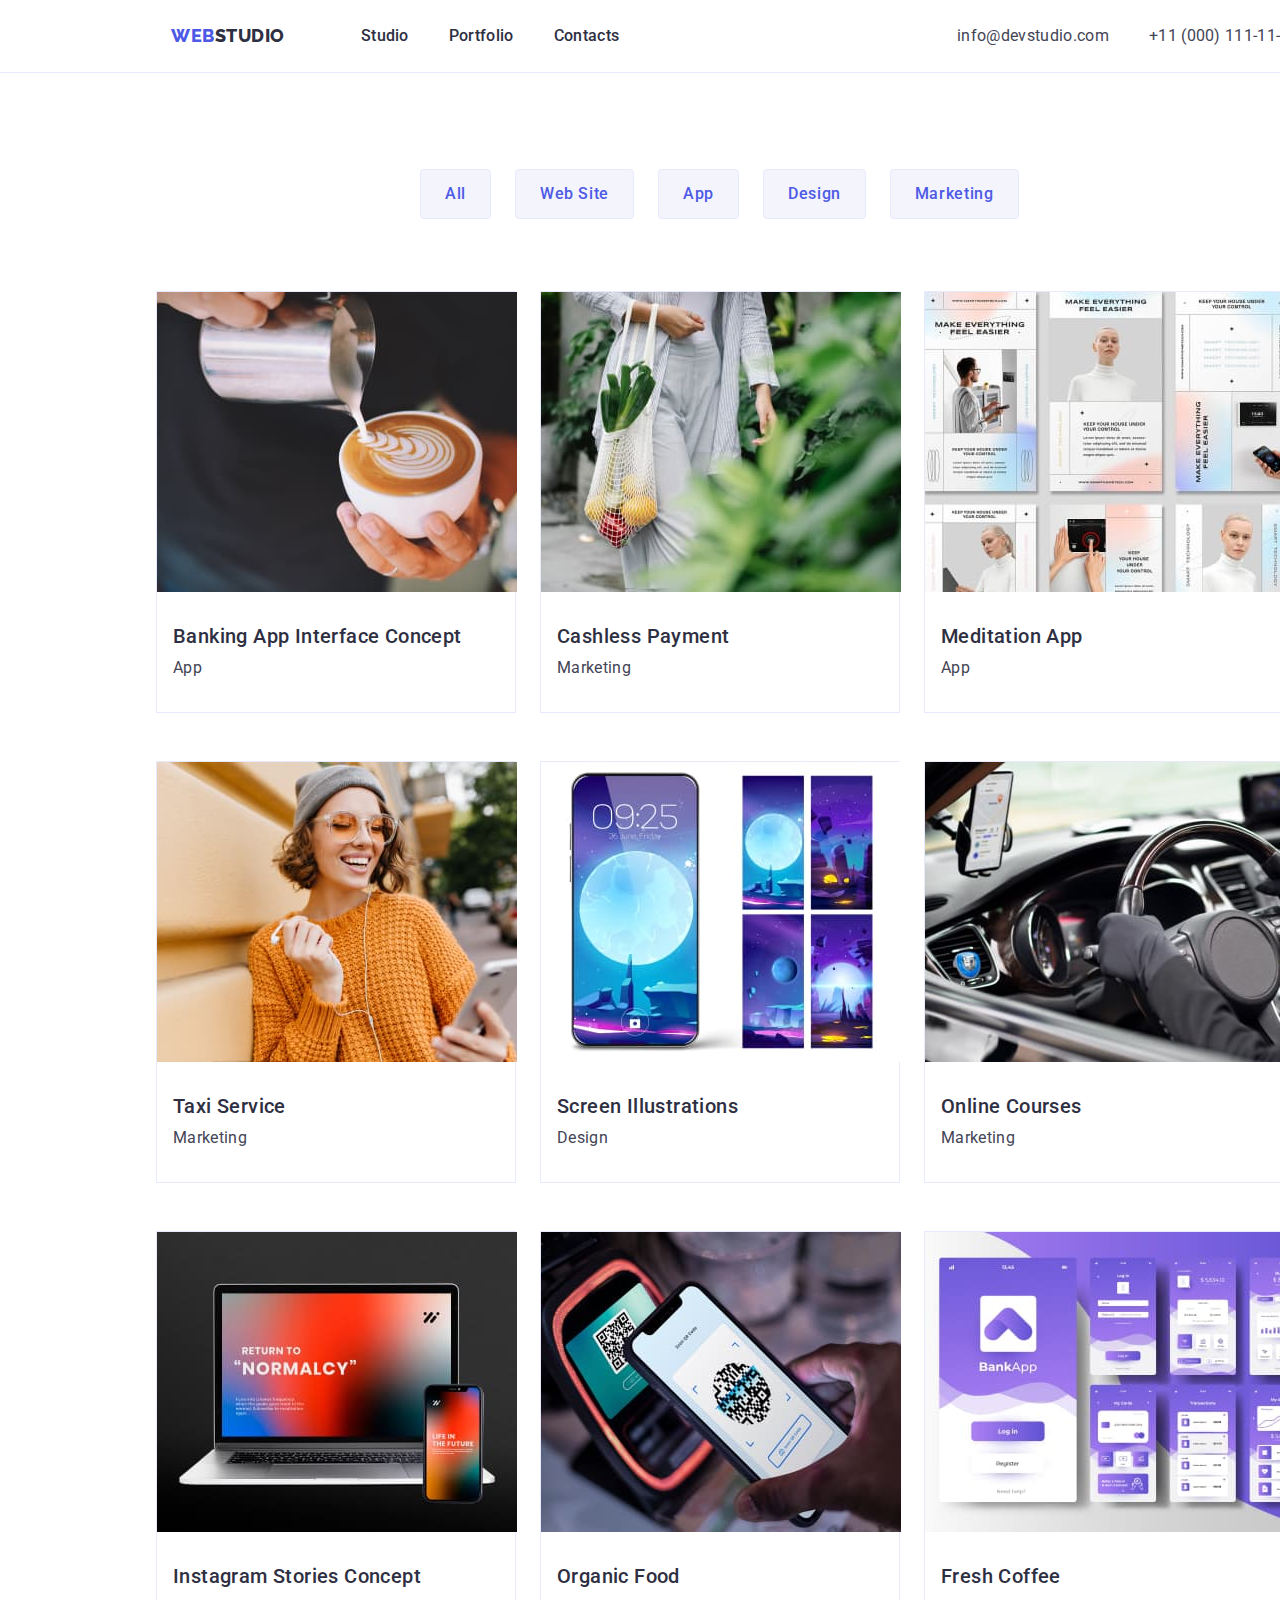
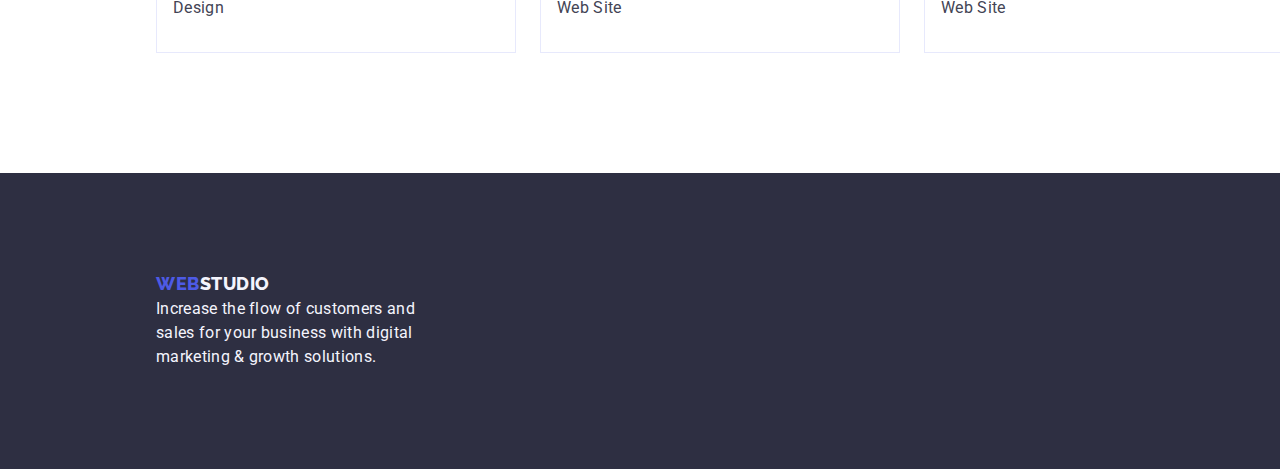
==== portfolio.html @ 5d59feb2 "Initial commit" ====
<!DOCTYPE html>
<html lang="en">
  <head>
    <meta charset="UTF-8" >
    <meta http-equiv="X-UA-Compatible" content="IE=edge" >
    <meta name="viewport" content="width=device-width, initial-scale=1.0" >
    <title>Document</title>
    <link rel="preconnect" href="https://fonts.gstatic.com" crossorigin >
    <link rel="preconnect" href="https://fonts.googleapis.com" >
    <link rel="stylesheet" href="node_modules/modern-normalize/modern-normalize.css">
    <link
      href="https://fonts.googleapis.com/css2?family=Raleway:wght@800&family=Roboto:wght@400;500;700&display=swap"
      rel="stylesheet"
    >
    <link rel="stylesheet" href="./css/styles.css" >
  </head>
  <body>
    <header class="header">
      <div class="header-box container">

        <nav class="navigation">
          <a href="./index.html" title="logo" class="logo link"
          >Web<span class="logo-first-color">Studio</span></a
          >
          <ul class="navigation-links list">
            <li>
              <a href="./index.html" class="navigation-link-item link">Studio</a>
            </li>
            <li>
              <a href="./portfolio.html" class="navigation-link-item link"
              >Portfolio</a
              >
            </li>
            <li><a href="" class="navigation-link-item link">Contacts</a></li>
          </ul>
        </nav>
        <address class="contacts">
          <ul class="contacts-list list">
            <li class="contacts-list-item">
              <a
              href="mailto:info@devstudio.com"
              title="Email"
              class="contacts-links link"
              >info@devstudio.com</a
              >
            </li>
            <li class="contacts-list-item">
              <a
              href="tel:+110001111111"
              title="Phone number"
              class="contacts-links link"
              >+11 (000) 111-11-11</a
              >
            </li>
          </ul>
        </address>
      </div>
    </header>
    <main>
      <section class="portfolio">
        <h1 hidden>Photo-portfolio</h1>
        <ul class="portfolio-filters list">
          <li class="portfolio-filters-item">
            <button class="portfolio-filter-button" type="button">All</button>
          </li>
          <li class="portfolio-filters-item">
            <button class="portfolio-filter-button" type="button">
              Web Site
            </button>
          </li>
          <li class="portfolio-filters-item">
            <button class="portfolio-filter-button" type="button">App</button>
          </li>
          <li class="portfolio-filters-item">
            <button class="portfolio-filter-button" type="button">
              Design
            </button>
          </li>
          <li class="portfolio-filters-item">
            <button class="portfolio-filter-button" type="button">
              Marketing
            </button>
          </li>
        </ul>
        <ul class="portfolio-list list">
          <li class="portfolio-items">
            <a href="" class="link">
              <img
                src="./images/portfolio-photo/img.jpg"
                alt="portfolio-photo"
                class="portfolio-items-photo"
              >
              <h2 class="portfolio-items-header">
                Banking App Interface Concept
              </h2>
              <p class="portfolio-items-text">App</p>
            </a>
          </li>
          <li class="portfolio-items">
            <a href="" class="link">
              <img
                src="./images/portfolio-photo/img-1.jpg"
                alt="portfolio-photo"
                class="portfolio-items-photo"
              >
              <h2 class="portfolio-items-header">Cashless Payment</h2>
              <p class="portfolio-items-text">Marketing</p>
            </a>
          </li>
          <li class="portfolio-items">
            <a href="" class="link">
              <img
                src="./images/portfolio-photo/img-2.jpg"
                alt="portfolio-photo"
                class="portfolio-items-photo"
              >
              <h2 class="portfolio-items-header">Meditation App</h2>
              <p class="portfolio-items-text">App</p>
            </a>
          </li>
          <li class="portfolio-items">
            <a href="" class="link">
              <img
                src="./images/portfolio-photo/img-3.jpg"
                alt="portfolio-photo"
                class="portfolio-items-photo"
              >
              <h2 class="portfolio-items-header">Taxi Service</h2>
              <p class="portfolio-items-text">Marketing</p>
            </a>
          </li>
          <li class="portfolio-items">
            <a href="" class="link">
              <img
                src="./images/portfolio-photo/img-4.jpg"
                alt="portfolio-photo"
                class="portfolio-items-photo"
              >
              <h2 class="portfolio-items-header">Screen Illustrations</h2>
              <p class="portfolio-items-text">Design</p>
            </a>
          </li>
          <li class="portfolio-items">
            <a href="" class="link">
              <img
                src="./images/portfolio-photo/img-5.jpg"
                alt="portfolio-photo"
                class="portfolio-items-photo"
              >
              <h2 class="portfolio-items-header">Online Courses</h2>
              <p class="portfolio-items-text">Marketing</p>
            </a>
          </li>
          <li class="portfolio-items">
            <a href="" class="link">
              <img
                src="./images/portfolio-photo/img-6.jpg"
                alt="portfolio-photo"
                class="portfolio-items-photo"
              >
              <h2 class="portfolio-items-header">Instagram Stories Concept</h2>
              <p class="portfolio-items-text">Design</p>
            </a>
          </li>
          <li class="portfolio-items">
            <a href="" class="link">
              <img
                src="./images/portfolio-photo/img-7.jpg"
                alt="portfolio-photo"
                class="portfolio-items-photo"
              >
              <h2 class="portfolio-items-header">Organic Food</h2>
              <p class="portfolio-items-text">Web Site</p>
            </a>
          </li>
          <li class="portfolio-items">
            <a href="" class="link">
              <img
                src="./images/portfolio-photo/img-8.jpg"
                alt="portfolio-photo"
                class="portfolio-items-photo"
              >
              <h2 class="portfolio-items-header">Fresh Coffee</h2>
              <p class="portfolio-items-text">Web Site</p>
            </a>
          </li>
        </ul>
      </section>
    </main>
    <footer class="footer">
      <a href="./index.html" class="logo link"
        >Web<span class="logo-second-color">Studio</span></a
      >
      <p class="footer-text">
        Increase the flow of customers and sales for your business with digital
        marketing & growth solutions.
      </p>
    </footer>
  </body>
</html>
---- css/styles.css ----
html{
  box-sizing: border-box;
  padding: 0;
  margin: 0;
}

*,
::before,
::after{
  box-sizing:inherit;
}
*{
  padding: 0;
  margin:0;
}
:root {
  --primary-bg-color: #ffffff;
  --main-text-color: #434455;
  --main-title-color: #2e2f42;
  --secondary-bg-color: #f4f4fd;
  --primaty-accent-color: #4d5ae5;
  --secondary-accent-color: #404bbf;
}
img{
  display: block;
}
body {
  background-color: var(--primary-bg-color);
  color: var(--main-text-color);
  font-family: "Roboto", sans-serif;
  font-style: normal;
  letter-spacing: 0.02em;
  font-weight: 400;
  font-size: 16px;
  line-height: 1.5;
  width: 1440px;
  margin: 0 auto;
}

h1,
h2,
h3,
h4,
h5,
h6 {
  color: var(--main-title-color);
}

.header {
  border-bottom: 1px solid #e7e9fc;
  padding: 24px 156px;

}
.header-box{
  display:flex;
  align-items: center;
}
.container{
  width: 1158px;
  padding: 0 15px;
}
.list {
  list-style: none;
}

.navigation{
  display:flex;
  align-items: center;
}
/* Logo stiles */
.logo {
  font-family: "Raleway", sans-serif;
  font-weight: 800;
  font-size: 18px;
  line-height: 1.17;
  text-transform: uppercase;
  letter-spacing: 0.03em;
  text-decoration: none;
  margin-right:  76px;
  color: var(--primaty-accent-color);
}
.logo-first-color {
  color: var(--main-title-color);
}
.logo-second-color {
  color: #f4f4fd;
}
/* Navigation */
.navigation-links{
  display: flex;
}
.navigation-link-item{
  font-weight: 500;
  font-size: 16px;
  line-height: 1.5;
  letter-spacing: 0.02em;

  color: var(--main-title-color);
}
.navigation-links > li:nth-child(-n + 2){
  margin-right: 40px;
}
.navigation-link-item:hover,
.navigation-link-item:focus {
  color: var(--secondary-accent-color);
}
.link {
  text-decoration: none;
}


/* contacts */
.contacts {
  font-style: inherit;
  margin-left:auto;
}

.contacts-list{
  display:flex;
  text-align:right;
}

.contacts-links {
  color: var(--main-text-color);
  text-decoration: none;
  font-weight: 400;
  font-size: 16px;
  line-height: 1.5;

}
.contacts-list-item:first-child{
  margin-right: 40px;
}
.contacts-links:hover,
.contacts-links:focus{
  color: var(--secondary-accent-color);
}

/* Hero */
.hero {
  text-align: center;
  background-color: var(--main-title-color);
  padding: 188px 0 ;
}
.hero-header {
  font-weight: 700;
  font-size: 56px;
  line-height: 1.07;
  letter-spacing: 0.02em;
  width: 496px;
  margin: 0 auto;
  margin-bottom: 48px;
  color: #ffffff;
}


.hero-button{
  background-color: #4D5AE5;
  font-family: "Roboto", sans-serif;
  font-weight: 500;
  font-size: 16px;
  line-height: 1.5;
  letter-spacing: 0.04em;
  padding: 16px 32px 16px 32px;
  border: none;
  border-radius: 4px;
  cursor: pointer;
  color: var(--primary-bg-color);
  box-shadow: 0px 4px 4px rgba(0, 0, 0, 0.15);
}
  


.hero-button:hover,
.hero-button:focus {
  background-color: #404bbf;
}

/* secondry title */
.secondry-title {
  font-weight: 700;
  font-size: 36px;
  line-height: 1.11;
  text-align: center;
  letter-spacing: 0.02em;
  text-transform: capitalize;
  margin-bottom: 72px;
}

/* skills */
.skills{
  padding: 120px 156px;
}
.skills-list{
  display:flex;
  
}
.skills-list-item{
  width: 264px;
}
.skills-list-item:nth-child(-n+3){
  margin-right: 24px;

}
.skills-title {
  font-weight: 500;
  font-size: 20px;
  line-height: 1.2;
  letter-spacing: 0.02em;
  margin-bottom: 8px;
}
/* what are we doing */
.we-doing{
  padding: 120px 156px;
}


.we-doing-list{
  display:flex;
  margin:0 auto;
}
.we-doing-list-item:nth-child(n-1){
  margin-right: 24px;
}

/* Our team */
.our-team {
  padding: 120px 156px;
  background-color: #f4f4fd;
}
.our-team-list{
  display:flex;
}
.our-team-item {
  width: 264px;
  background-color: #ffffff;
  border-radius: 0px 0px 4px 4px;
  box-shadow: 
              0px 1px 6px rgba(46, 47, 66, 0.08), 
              0px 1px 1px rgba(46, 47, 66, 0.16),
              0px 2px 1px rgba(46, 47, 66, 0.08);
}
.our-team-item:nth-child(n-1){
  margin-right: 24px;
}

.our-team-title {
  letter-spacing: 0.02em;
}
.names {
  text-align: center;
  font-weight: 500;
  font-size: 20px;
  line-height: 1.2;
  letter-spacing: 0.02em;
  margin-bottom: 8px;
}
.our-team-item-photo{
  margin-bottom: 32px;
}
.our-team-text{
  text-align: center;
  margin-bottom: 32px;
}
/* Portfolio */
.portfolio{
  padding: 96px 156px 120px 156px;
}
/* portfolio buttons */
.portfolio-filters{
  display:flex;
  width: 600px;
  margin: 0 auto;
  margin-bottom: 72px;
}

.portfolio-filter-button {
  padding: 12px 24px;
  font-family: "Roboto", sans-serif;
  font-weight: 500;
  font-size: 16px;
  line-height: 1.5;
  letter-spacing: 0.04em;
  background-color: var(--secondary-bg-color);
  color: var(--primaty-accent-color);
  border: 1px solid #e7e9fc;
  border-radius: 4px;
}

.portfolio-filter-button:hover,
.portfolio-filter-button:focus {
  color: #ffffff;
  background-color: #404bbf;
  cursor: pointer;
  box-shadow: 0px 3px 1px rgba(0, 0, 0, 0.1), 0px 2px 1px rgba(0, 0, 0, 0.08),
  0px 2px 2px rgba(0, 0, 0, 0.12);
  border: 1px solid rgba(0, 0, 0, 0) ;
}
.portfolio-filters-item:nth-child(-n+4){
  margin-right: 24px;
}
/* portfolio photos */
.portfolio-list{
  display: flex;
  flex-wrap: wrap;
  width: 1128px;
}
.portfolio-items {
  box-sizing: border-box;
  width: 360px;
  padding-bottom: 32px;
  background: var(--primary-bg-color);
  border: 1px solid #e7e9fc;
}
.portfolio-items:nth-child(-n+6){
  margin-bottom: 48px;
}
.portfolio-items:not(:nth-child(3n)){
  margin-right: 24px;
}
.portfolio-items:nth-child(3n){
  
}
.portfolio-items-header {
  font-weight: 500;
  font-size: 20px;
  line-height: 1.2;
  letter-spacing: 0.02em;
  margin-left: 16px;
  margin-bottom: 8px;
  color: var(--main-title-color);
}
.portfolio-items-photo{
  margin-bottom: 32px;
}
.portfolio-items-text {
  margin-left: 16px;
  color: var(--main-text-color);
}
/* Footer */
.footer {
  background-color: var(--main-title-color);
  color: var(--secondary-bg-color);
  font-weight: 400;
  font-size: 16px;
  line-height: 1.5;
  padding: 100px 156px;
}
.footer-text{
  width: 264px;
}
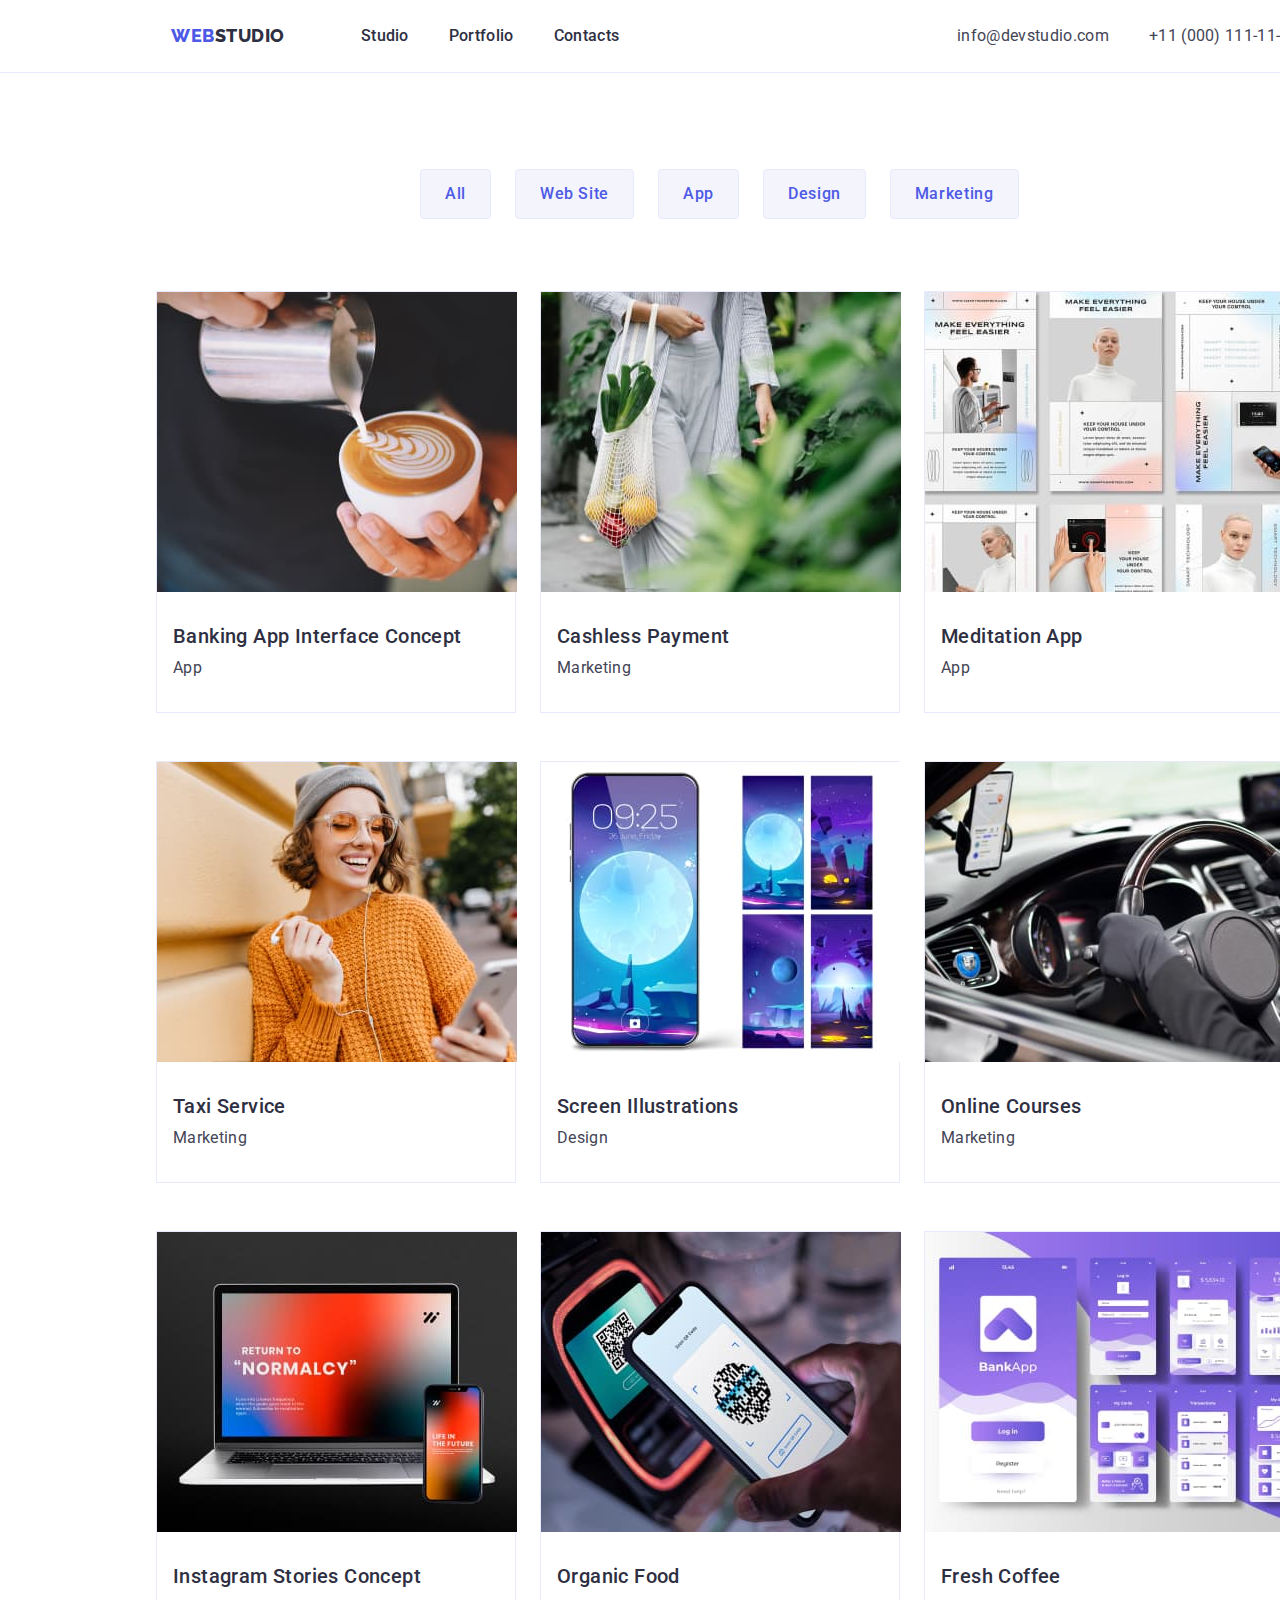
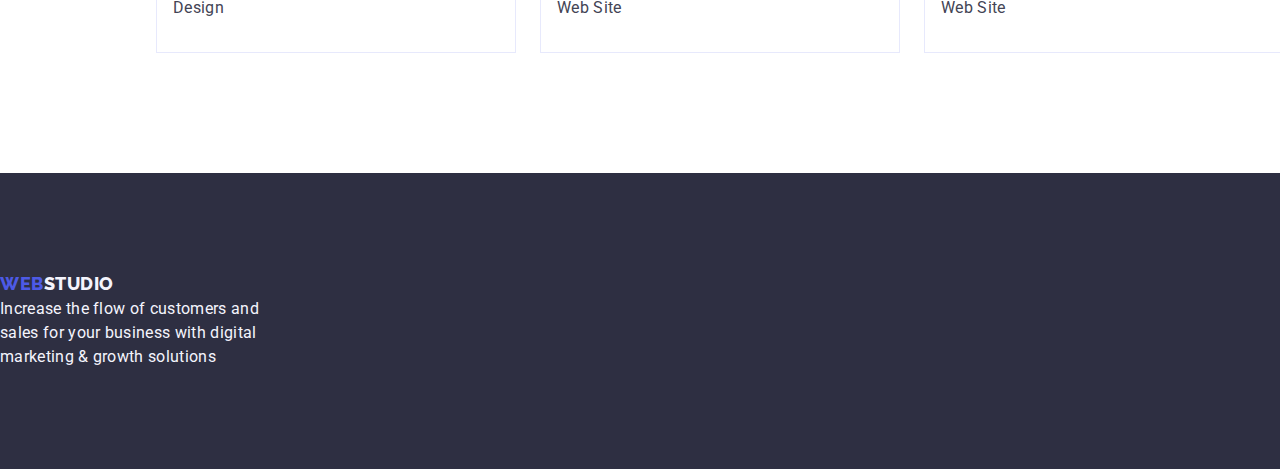
==== commit e77e1b83: "sa" ====
--- a/portfolio.html
+++ b/portfolio.html
@@ -1,4 +1,4 @@
-<!DOCTYPE html>
+ <!DOCTYPE html>
 <html lang="en">
   <head>
     <meta charset="UTF-8" >
@@ -7,7 +7,7 @@
     <title>Document</title>
     <link rel="preconnect" href="https://fonts.gstatic.com" crossorigin >
     <link rel="preconnect" href="https://fonts.googleapis.com" >
-    <link rel="stylesheet" href="node_modules/modern-normalize/modern-normalize.css">
+    <link rel="stylesheet" href="node_modules/modern-normalize/modern-normalize.min.css">
     <link
       href="https://fonts.googleapis.com/css2?family=Raleway:wght@800&family=Roboto:wght@400;500;700&display=swap"
       rel="stylesheet"
@@ -22,16 +22,16 @@
           <a href="./index.html" title="logo" class="logo link"
           >Web<span class="logo-first-color">Studio</span></a
           >
-          <ul class="navigation-links list">
-            <li>
+          <ul class="navigation-list list">
+            <li class="navigation-links">
               <a href="./index.html" class="navigation-link-item link">Studio</a>
             </li>
-            <li>
+            <li class="navigation-links">
               <a href="./portfolio.html" class="navigation-link-item link"
               >Portfolio</a
               >
             </li>
-            <li><a href="" class="navigation-link-item link">Contacts</a></li>
+            <li class="navigation-links"><a href="" class="navigation-link-item link">Contacts</a></li>
           </ul>
         </nav>
         <address class="contacts">
@@ -188,13 +188,16 @@
       </section>
     </main>
     <footer class="footer">
-      <a href="./index.html" class="logo link"
+      <div class="conteiner">
+
+        <a href="./index.html" class="logo link"
         >Web<span class="logo-second-color">Studio</span></a
-      >
-      <p class="footer-text">
-        Increase the flow of customers and sales for your business with digital
-        marketing & growth solutions.
-      </p>
+        >
+        <p class="footer-text">
+          Increase the flow of customers and sales for your business with digital
+          marketing & growth solutions
+        </p>
+      </div>
     </footer>
   </body>
 </html>
--- a/css/styles.css
+++ b/css/styles.css
@@ -86,19 +86,24 @@
   color: #f4f4fd;
 }
 /* Navigation */
+.navigation-list{
+  display: flex;
+  gap: 40px;
+}
+.navigation-link-item{
+  font-weight: 500;
+  font-size: 16px;
+  line-height: 1.5;
+  letter-spacing: 0.02em;
+  padding: 24px 0;
+
+  color: var(--main-title-color);
+}
 .navigation-links{
-  display: flex;
-}
-.navigation-link-item{
-  font-weight: 500;
-  font-size: 16px;
-  line-height: 1.5;
-  letter-spacing: 0.02em;
-
-  color: var(--main-title-color);
-}
-.navigation-links > li:nth-child(-n + 2){
-  margin-right: 40px;
+  
+}
+.navigation-links:nth-child(n-1){
+  
 }
 .navigation-link-item:hover,
 .navigation-link-item:focus {
@@ -113,11 +118,13 @@
 .contacts {
   font-style: inherit;
   margin-left:auto;
+
 }
 
 .contacts-list{
   display:flex;
   text-align:right;
+  gap: 40px;
 }
 
 .contacts-links {
@@ -128,9 +135,7 @@
   line-height: 1.5;
 
 }
-.contacts-list-item:first-child{
-  margin-right: 40px;
-}
+
 .contacts-links:hover,
 .contacts-links:focus{
   color: var(--secondary-accent-color);
@@ -189,7 +194,7 @@
 
 /* skills */
 .skills{
-  padding: 120px 156px;
+  padding: 120px 0;
 }
 .skills-list{
   display:flex;
@@ -344,7 +349,7 @@
   font-weight: 400;
   font-size: 16px;
   line-height: 1.5;
-  padding: 100px 156px;
+  padding: 100px 0;
 }
 .footer-text{
   width: 264px;
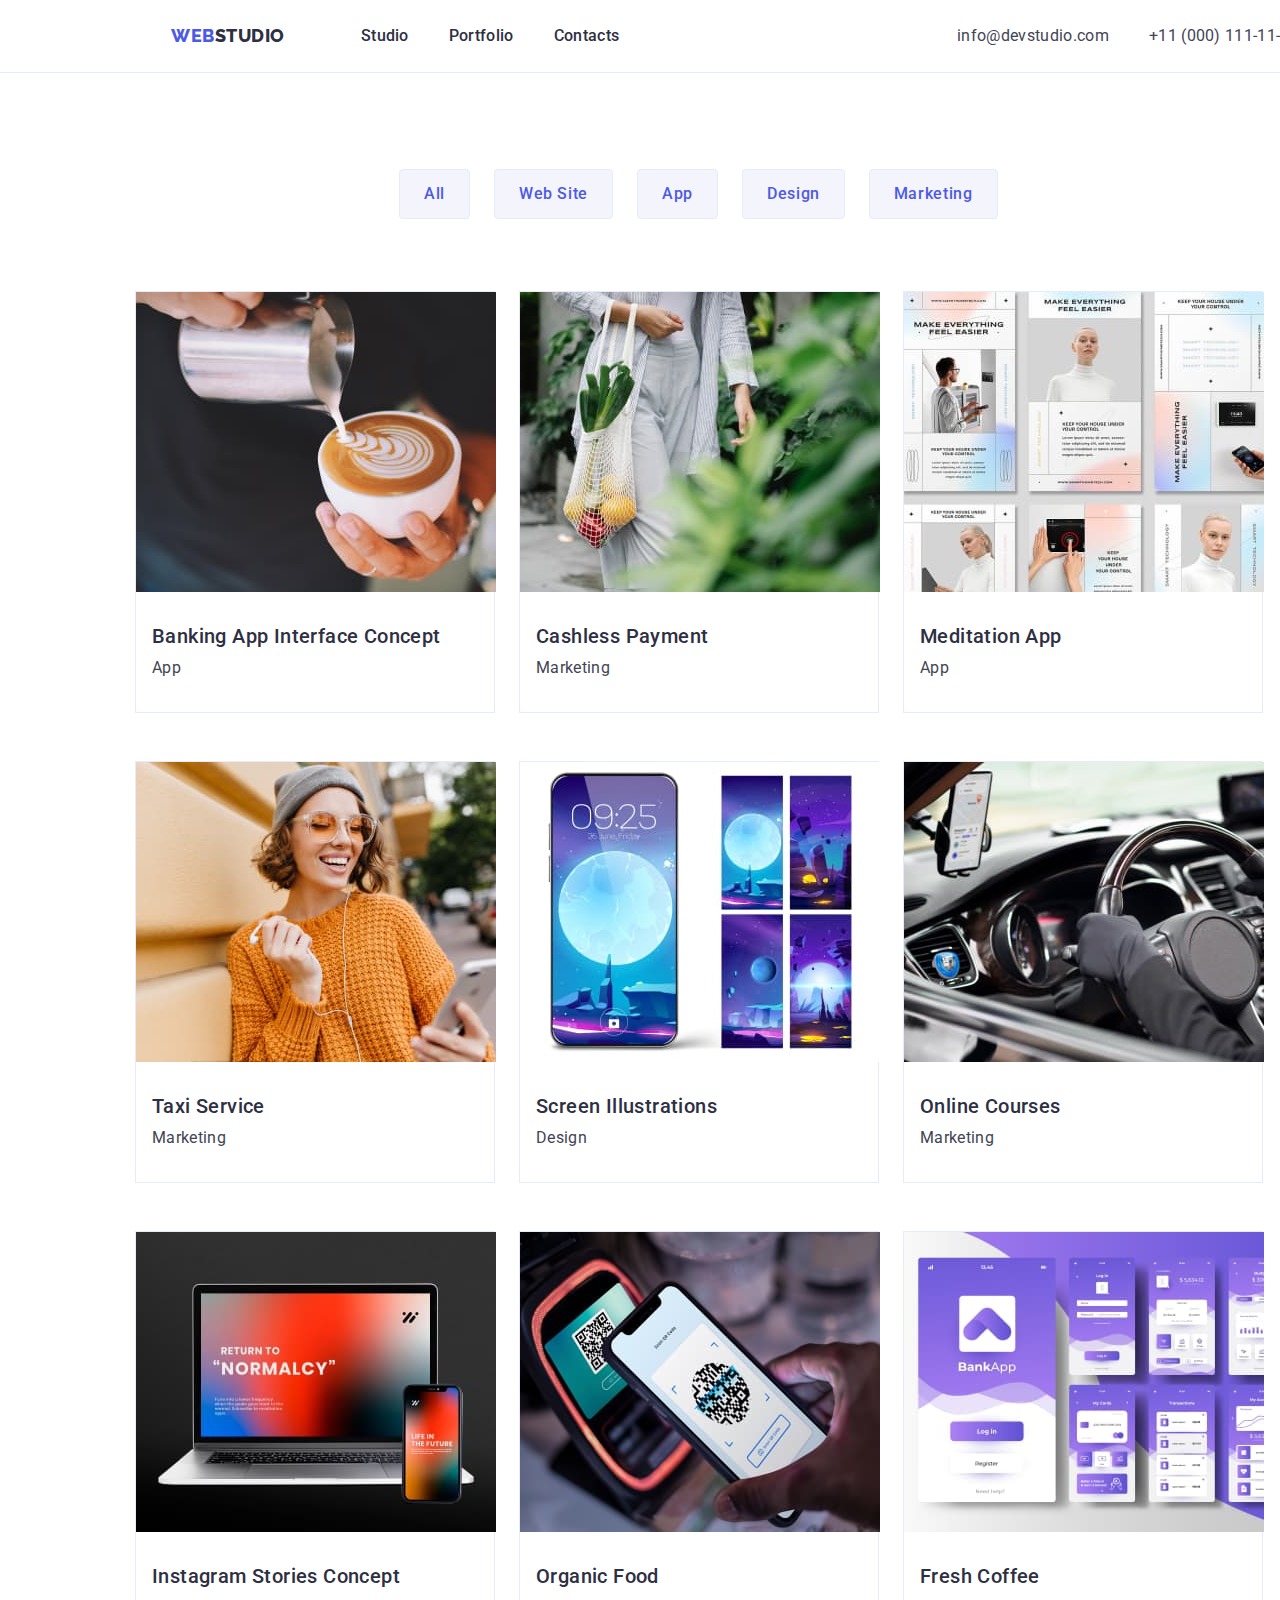
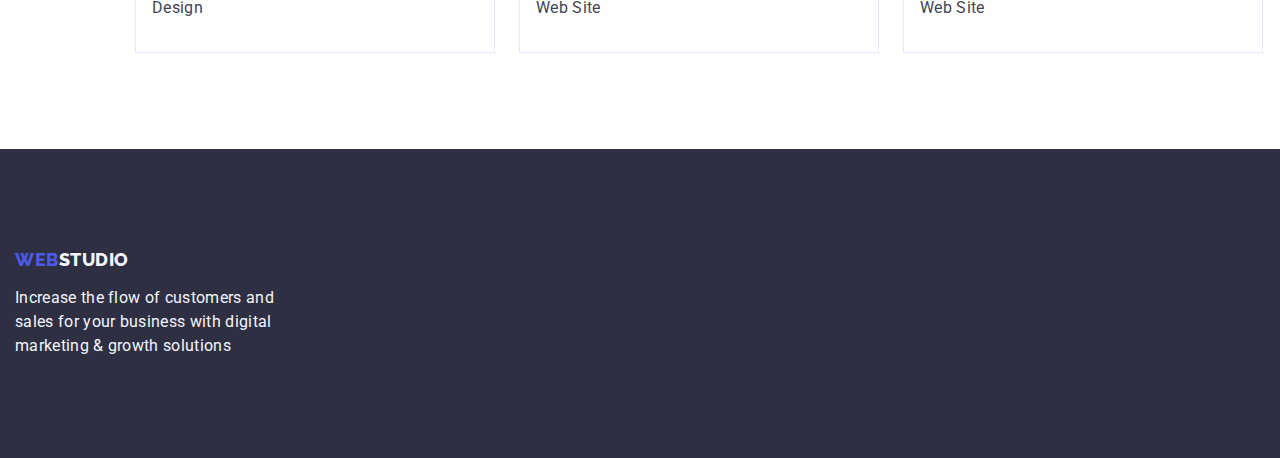
==== commit 7b9086a3: "sas" ====
--- a/portfolio.html
+++ b/portfolio.html
@@ -1,55 +1,61 @@
- <!DOCTYPE html>
+<!DOCTYPE html>
 <html lang="en">
   <head>
-    <meta charset="UTF-8" >
-    <meta http-equiv="X-UA-Compatible" content="IE=edge" >
-    <meta name="viewport" content="width=device-width, initial-scale=1.0" >
+    <meta charset="UTF-8" />
+    <meta http-equiv="X-UA-Compatible" content="IE=edge" />
+    <meta name="viewport" content="width=device-width, initial-scale=1.0" />
     <title>Document</title>
-    <link rel="preconnect" href="https://fonts.gstatic.com" crossorigin >
-    <link rel="preconnect" href="https://fonts.googleapis.com" >
-    <link rel="stylesheet" href="node_modules/modern-normalize/modern-normalize.min.css">
+    <link rel="preconnect" href="https://fonts.gstatic.com" crossorigin />
+    <link rel="preconnect" href="https://fonts.googleapis.com" />
+    <link
+      rel="stylesheet"
+      href="node_modules/modern-normalize/modern-normalize.min.css"
+    />
     <link
       href="https://fonts.googleapis.com/css2?family=Raleway:wght@800&family=Roboto:wght@400;500;700&display=swap"
       rel="stylesheet"
-    >
-    <link rel="stylesheet" href="./css/styles.css" >
+    />
+    <link rel="stylesheet" href="./css/styles.css" />
   </head>
   <body>
     <header class="header">
       <div class="header-box container">
-
         <nav class="navigation">
           <a href="./index.html" title="logo" class="logo link"
-          >Web<span class="logo-first-color">Studio</span></a
+            >Web<span class="logo-first-color">Studio</span></a
           >
           <ul class="navigation-list list">
             <li class="navigation-links">
-              <a href="./index.html" class="navigation-link-item link">Studio</a>
+              <a href="./index.html" class="navigation-link-item link"
+                >Studio</a
+              >
             </li>
             <li class="navigation-links">
               <a href="./portfolio.html" class="navigation-link-item link"
-              >Portfolio</a
-              >
-            </li>
-            <li class="navigation-links"><a href="" class="navigation-link-item link">Contacts</a></li>
+                >Portfolio</a
+              >
+            </li>
+            <li class="navigation-links">
+              <a href="" class="navigation-link-item link">Contacts</a>
+            </li>
           </ul>
         </nav>
         <address class="contacts">
           <ul class="contacts-list list">
             <li class="contacts-list-item">
               <a
-              href="mailto:info@devstudio.com"
-              title="Email"
-              class="contacts-links link"
-              >info@devstudio.com</a
+                href="mailto:info@devstudio.com"
+                title="Email"
+                class="contacts-links link"
+                >info@devstudio.com</a
               >
             </li>
             <li class="contacts-list-item">
               <a
-              href="tel:+110001111111"
-              title="Phone number"
-              class="contacts-links link"
-              >+11 (000) 111-11-11</a
+                href="tel:+110001111111"
+                title="Phone number"
+                class="contacts-links link"
+                >+11 (000) 111-11-11</a
               >
             </li>
           </ul>
@@ -58,144 +64,147 @@
     </header>
     <main>
       <section class="portfolio">
-        <h1 hidden>Photo-portfolio</h1>
-        <ul class="portfolio-filters list">
-          <li class="portfolio-filters-item">
-            <button class="portfolio-filter-button" type="button">All</button>
-          </li>
-          <li class="portfolio-filters-item">
-            <button class="portfolio-filter-button" type="button">
-              Web Site
-            </button>
-          </li>
-          <li class="portfolio-filters-item">
-            <button class="portfolio-filter-button" type="button">App</button>
-          </li>
-          <li class="portfolio-filters-item">
-            <button class="portfolio-filter-button" type="button">
-              Design
-            </button>
-          </li>
-          <li class="portfolio-filters-item">
-            <button class="portfolio-filter-button" type="button">
-              Marketing
-            </button>
-          </li>
-        </ul>
-        <ul class="portfolio-list list">
-          <li class="portfolio-items">
-            <a href="" class="link">
-              <img
-                src="./images/portfolio-photo/img.jpg"
-                alt="portfolio-photo"
-                class="portfolio-items-photo"
-              >
-              <h2 class="portfolio-items-header">
-                Banking App Interface Concept
-              </h2>
-              <p class="portfolio-items-text">App</p>
-            </a>
-          </li>
-          <li class="portfolio-items">
-            <a href="" class="link">
-              <img
-                src="./images/portfolio-photo/img-1.jpg"
-                alt="portfolio-photo"
-                class="portfolio-items-photo"
-              >
-              <h2 class="portfolio-items-header">Cashless Payment</h2>
-              <p class="portfolio-items-text">Marketing</p>
-            </a>
-          </li>
-          <li class="portfolio-items">
-            <a href="" class="link">
-              <img
-                src="./images/portfolio-photo/img-2.jpg"
-                alt="portfolio-photo"
-                class="portfolio-items-photo"
-              >
-              <h2 class="portfolio-items-header">Meditation App</h2>
-              <p class="portfolio-items-text">App</p>
-            </a>
-          </li>
-          <li class="portfolio-items">
-            <a href="" class="link">
-              <img
-                src="./images/portfolio-photo/img-3.jpg"
-                alt="portfolio-photo"
-                class="portfolio-items-photo"
-              >
-              <h2 class="portfolio-items-header">Taxi Service</h2>
-              <p class="portfolio-items-text">Marketing</p>
-            </a>
-          </li>
-          <li class="portfolio-items">
-            <a href="" class="link">
-              <img
-                src="./images/portfolio-photo/img-4.jpg"
-                alt="portfolio-photo"
-                class="portfolio-items-photo"
-              >
-              <h2 class="portfolio-items-header">Screen Illustrations</h2>
-              <p class="portfolio-items-text">Design</p>
-            </a>
-          </li>
-          <li class="portfolio-items">
-            <a href="" class="link">
-              <img
-                src="./images/portfolio-photo/img-5.jpg"
-                alt="portfolio-photo"
-                class="portfolio-items-photo"
-              >
-              <h2 class="portfolio-items-header">Online Courses</h2>
-              <p class="portfolio-items-text">Marketing</p>
-            </a>
-          </li>
-          <li class="portfolio-items">
-            <a href="" class="link">
-              <img
-                src="./images/portfolio-photo/img-6.jpg"
-                alt="portfolio-photo"
-                class="portfolio-items-photo"
-              >
-              <h2 class="portfolio-items-header">Instagram Stories Concept</h2>
-              <p class="portfolio-items-text">Design</p>
-            </a>
-          </li>
-          <li class="portfolio-items">
-            <a href="" class="link">
-              <img
-                src="./images/portfolio-photo/img-7.jpg"
-                alt="portfolio-photo"
-                class="portfolio-items-photo"
-              >
-              <h2 class="portfolio-items-header">Organic Food</h2>
-              <p class="portfolio-items-text">Web Site</p>
-            </a>
-          </li>
-          <li class="portfolio-items">
-            <a href="" class="link">
-              <img
-                src="./images/portfolio-photo/img-8.jpg"
-                alt="portfolio-photo"
-                class="portfolio-items-photo"
-              >
-              <h2 class="portfolio-items-header">Fresh Coffee</h2>
-              <p class="portfolio-items-text">Web Site</p>
-            </a>
-          </li>
-        </ul>
+        <div class="container">
+          <h1 hidden>Photo-portfolio</h1>
+          <ul class="portfolio-filters list">
+            <li class="portfolio-filters-item">
+              <button class="portfolio-filter-button" type="button">All</button>
+            </li>
+            <li class="portfolio-filters-item">
+              <button class="portfolio-filter-button" type="button">
+                Web Site
+              </button>
+            </li>
+            <li class="portfolio-filters-item">
+              <button class="portfolio-filter-button" type="button">App</button>
+            </li>
+            <li class="portfolio-filters-item">
+              <button class="portfolio-filter-button" type="button">
+                Design
+              </button>
+            </li>
+            <li class="portfolio-filters-item">
+              <button class="portfolio-filter-button" type="button">
+                Marketing
+              </button>
+            </li>
+          </ul>
+          <ul class="portfolio-list list">
+            <li class="portfolio-items">
+              <a href="" class="link">
+                <img
+                  src="./images/portfolio-photo/img.jpg"
+                  alt="portfolio-photo"
+                  class="portfolio-items-photo"
+                />
+                <h2 class="portfolio-items-header">
+                  Banking App Interface Concept
+                </h2>
+                <p class="portfolio-items-text">App</p>
+              </a>
+            </li>
+            <li class="portfolio-items">
+              <a href="" class="link">
+                <img
+                  src="./images/portfolio-photo/img-1.jpg"
+                  alt="portfolio-photo"
+                  class="portfolio-items-photo"
+                />
+                <h2 class="portfolio-items-header">Cashless Payment</h2>
+                <p class="portfolio-items-text">Marketing</p>
+              </a>
+            </li>
+            <li class="portfolio-items">
+              <a href="" class="link">
+                <img
+                  src="./images/portfolio-photo/img-2.jpg"
+                  alt="portfolio-photo"
+                  class="portfolio-items-photo"
+                />
+                <h2 class="portfolio-items-header">Meditation App</h2>
+                <p class="portfolio-items-text">App</p>
+              </a>
+            </li>
+            <li class="portfolio-items">
+              <a href="" class="link">
+                <img
+                  src="./images/portfolio-photo/img-3.jpg"
+                  alt="portfolio-photo"
+                  class="portfolio-items-photo"
+                />
+                <h2 class="portfolio-items-header">Taxi Service</h2>
+                <p class="portfolio-items-text">Marketing</p>
+              </a>
+            </li>
+            <li class="portfolio-items">
+              <a href="" class="link">
+                <img
+                  src="./images/portfolio-photo/img-4.jpg"
+                  alt="portfolio-photo"
+                  class="portfolio-items-photo"
+                />
+                <h2 class="portfolio-items-header">Screen Illustrations</h2>
+                <p class="portfolio-items-text">Design</p>
+              </a>
+            </li>
+            <li class="portfolio-items">
+              <a href="" class="link">
+                <img
+                  src="./images/portfolio-photo/img-5.jpg"
+                  alt="portfolio-photo"
+                  class="portfolio-items-photo"
+                />
+                <h2 class="portfolio-items-header">Online Courses</h2>
+                <p class="portfolio-items-text">Marketing</p>
+              </a>
+            </li>
+            <li class="portfolio-items">
+              <a href="" class="link">
+                <img
+                  src="./images/portfolio-photo/img-6.jpg"
+                  alt="portfolio-photo"
+                  class="portfolio-items-photo"
+                />
+                <h2 class="portfolio-items-header">
+                  Instagram Stories Concept
+                </h2>
+                <p class="portfolio-items-text">Design</p>
+              </a>
+            </li>
+            <li class="portfolio-items">
+              <a href="" class="link">
+                <img
+                  src="./images/portfolio-photo/img-7.jpg"
+                  alt="portfolio-photo"
+                  class="portfolio-items-photo"
+                />
+                <h2 class="portfolio-items-header">Organic Food</h2>
+                <p class="portfolio-items-text">Web Site</p>
+              </a>
+            </li>
+            <li class="portfolio-items">
+              <a href="" class="link">
+                <img
+                  src="./images/portfolio-photo/img-8.jpg"
+                  alt="portfolio-photo"
+                  class="portfolio-items-photo"
+                />
+                <h2 class="portfolio-items-header">Fresh Coffee</h2>
+                <p class="portfolio-items-text">Web Site</p>
+              </a>
+            </li>
+          </ul>
+        </div>
       </section>
     </main>
     <footer class="footer">
-      <div class="conteiner">
-
-        <a href="./index.html" class="logo link"
-        >Web<span class="logo-second-color">Studio</span></a
+      <div class="container">
+        <a href="./index.html" class="logo footer-logo link"
+          >Web<span class="logo-second-color">Studio</span></a
         >
         <p class="footer-text">
-          Increase the flow of customers and sales for your business with digital
-          marketing & growth solutions
+          Increase the flow of customers and sales for your business with
+          digital marketing & growth solutions
         </p>
       </div>
     </footer>
--- a/css/styles.css
+++ b/css/styles.css
@@ -195,18 +195,17 @@
 /* skills */
 .skills{
   padding: 120px 0;
+  width: 1128px;
+  margin: 0 auto;
 }
 .skills-list{
   display:flex;
-  
+  gap: 24px;
 }
 .skills-list-item{
   width: 264px;
 }
-.skills-list-item:nth-child(-n+3){
-  margin-right: 24px;
-
-}
+
 .skills-title {
   font-weight: 500;
   font-size: 20px;
@@ -269,7 +268,7 @@
 }
 /* Portfolio */
 .portfolio{
-  padding: 96px 156px 120px 156px;
+  padding: 96px 120px;
 }
 /* portfolio buttons */
 .portfolio-filters{
@@ -351,6 +350,10 @@
   line-height: 1.5;
   padding: 100px 0;
 }
+.footer-logo{
+  display: inline-block;
+  margin-bottom: 16px;
+}
 .footer-text{
   width: 264px;
 }
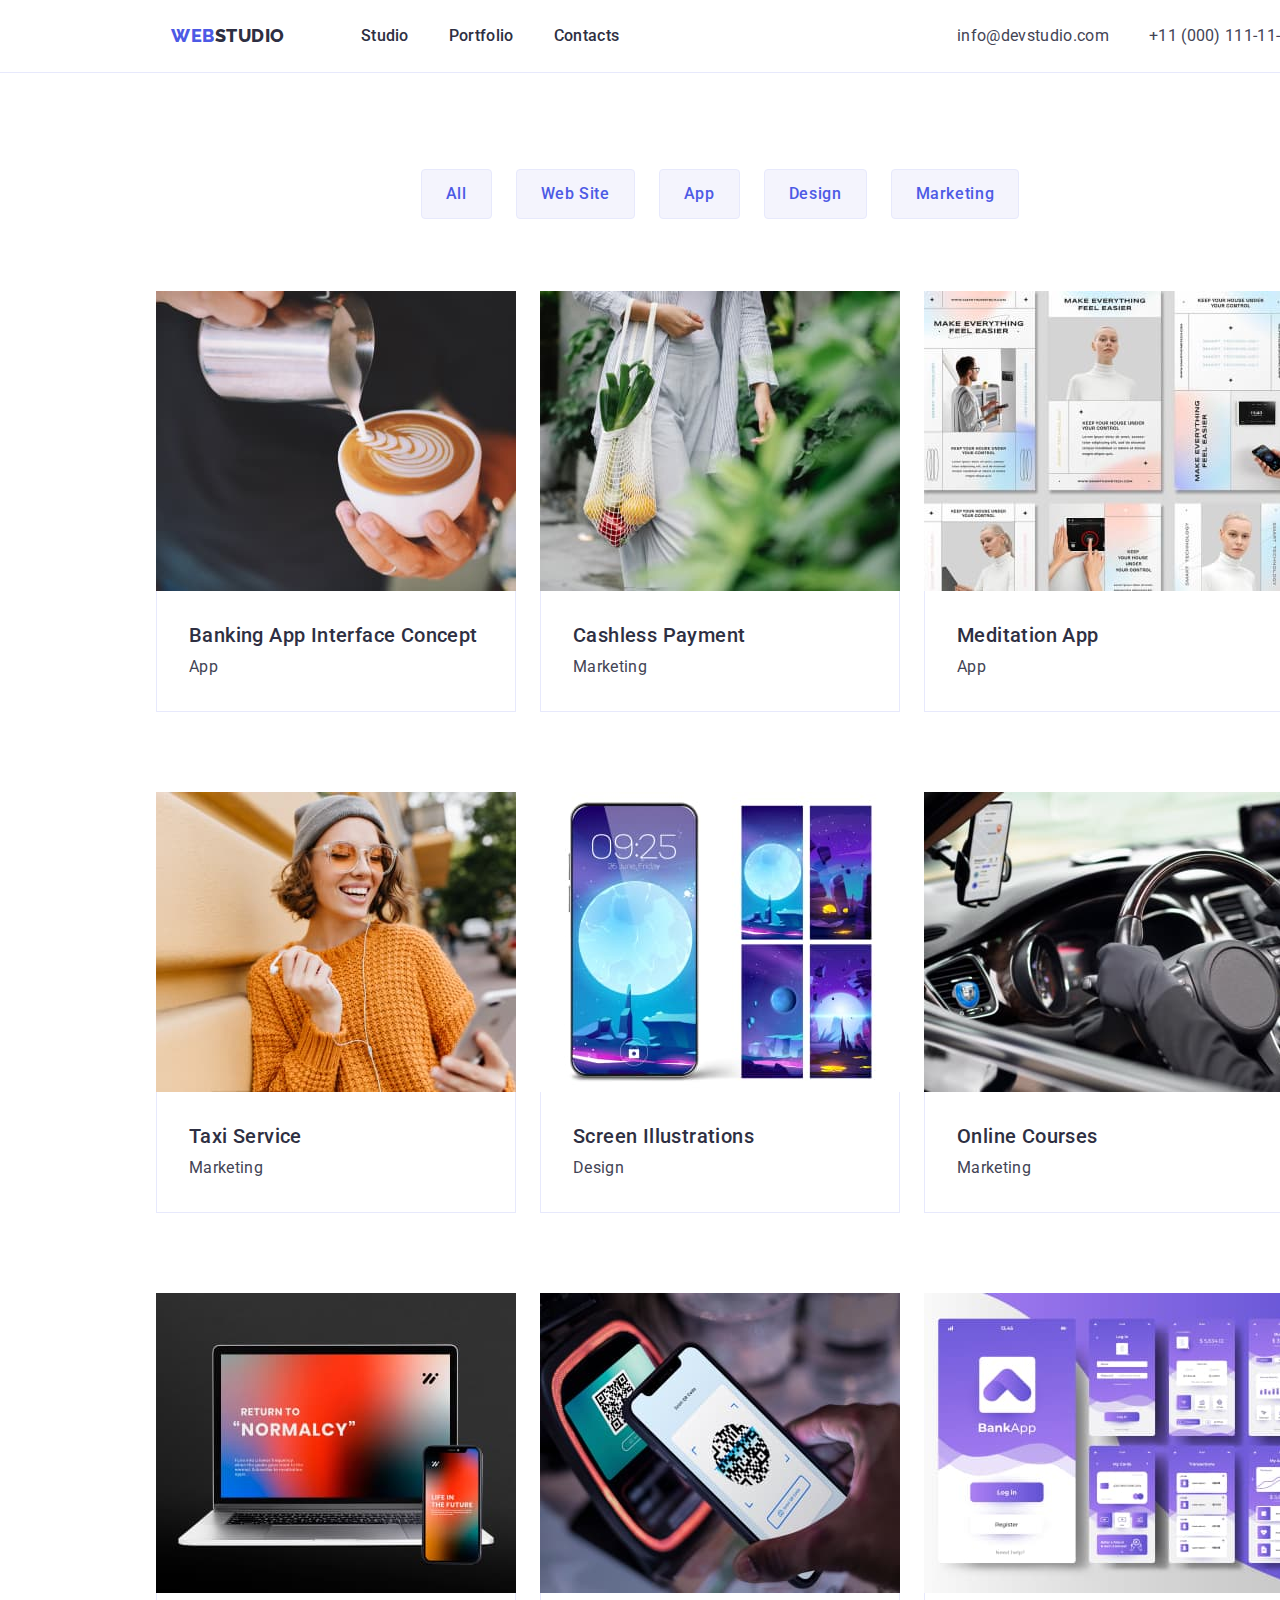
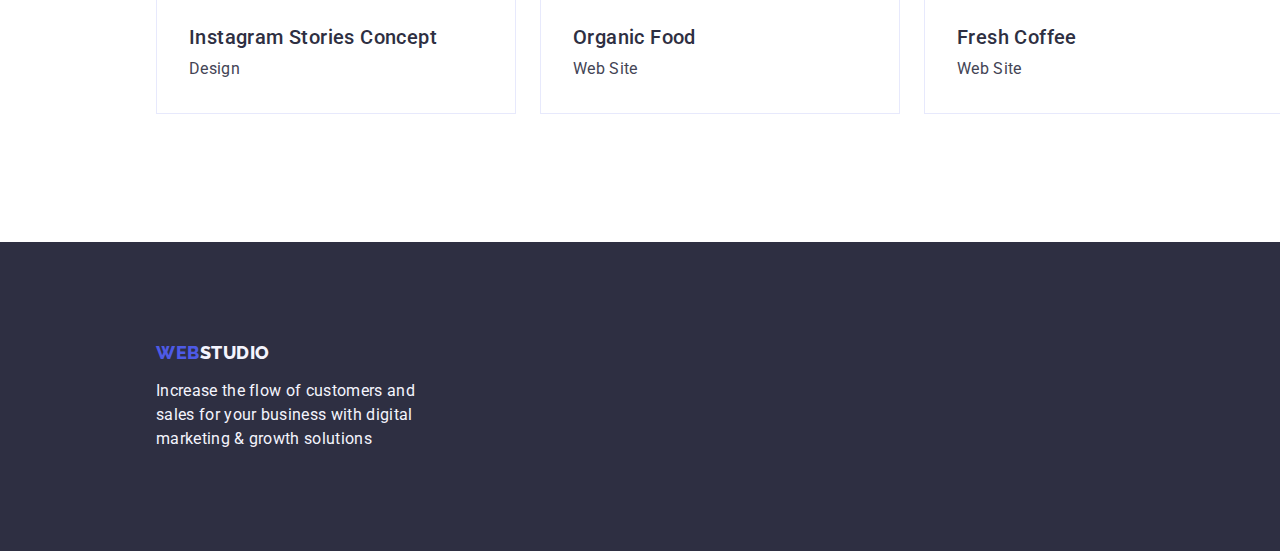
==== commit 52448c0d: "ss" ====
--- a/portfolio.html
+++ b/portfolio.html
@@ -97,10 +97,12 @@
                   alt="portfolio-photo"
                   class="portfolio-items-photo"
                 />
-                <h2 class="portfolio-items-header">
-                  Banking App Interface Concept
-                </h2>
-                <p class="portfolio-items-text">App</p>
+                <div class="portfolio-item-conteiner">
+                  <h2 class="portfolio-items-header">
+                    Banking App Interface Concept
+                  </h2>
+                  <p class="portfolio-items-text">App</p>
+                </div>
               </a>
             </li>
             <li class="portfolio-items">
@@ -110,8 +112,10 @@
                   alt="portfolio-photo"
                   class="portfolio-items-photo"
                 />
-                <h2 class="portfolio-items-header">Cashless Payment</h2>
-                <p class="portfolio-items-text">Marketing</p>
+                <div class="portfolio-item-conteiner">
+                  <h2 class="portfolio-items-header">Cashless Payment</h2>
+                  <p class="portfolio-items-text">Marketing</p>
+                </div>
               </a>
             </li>
             <li class="portfolio-items">
@@ -121,8 +125,10 @@
                   alt="portfolio-photo"
                   class="portfolio-items-photo"
                 />
-                <h2 class="portfolio-items-header">Meditation App</h2>
-                <p class="portfolio-items-text">App</p>
+                <div class="portfolio-item-conteiner">
+                  <h2 class="portfolio-items-header">Meditation App</h2>
+                  <p class="portfolio-items-text">App</p>
+                </div>
               </a>
             </li>
             <li class="portfolio-items">
@@ -132,8 +138,10 @@
                   alt="portfolio-photo"
                   class="portfolio-items-photo"
                 />
-                <h2 class="portfolio-items-header">Taxi Service</h2>
-                <p class="portfolio-items-text">Marketing</p>
+                <div class="portfolio-item-conteiner">
+                  <h2 class="portfolio-items-header">Taxi Service</h2>
+                  <p class="portfolio-items-text">Marketing</p>
+                </div>
               </a>
             </li>
             <li class="portfolio-items">
@@ -143,8 +151,10 @@
                   alt="portfolio-photo"
                   class="portfolio-items-photo"
                 />
-                <h2 class="portfolio-items-header">Screen Illustrations</h2>
-                <p class="portfolio-items-text">Design</p>
+                <div class="portfolio-item-conteiner">
+                  <h2 class="portfolio-items-header">Screen Illustrations</h2>
+                  <p class="portfolio-items-text">Design</p>
+                </div>
               </a>
             </li>
             <li class="portfolio-items">
@@ -154,8 +164,10 @@
                   alt="portfolio-photo"
                   class="portfolio-items-photo"
                 />
-                <h2 class="portfolio-items-header">Online Courses</h2>
-                <p class="portfolio-items-text">Marketing</p>
+                <div class="portfolio-item-conteiner">
+                  <h2 class="portfolio-items-header">Online Courses</h2>
+                  <p class="portfolio-items-text">Marketing</p>
+                </div>
               </a>
             </li>
             <li class="portfolio-items">
@@ -165,10 +177,12 @@
                   alt="portfolio-photo"
                   class="portfolio-items-photo"
                 />
-                <h2 class="portfolio-items-header">
-                  Instagram Stories Concept
-                </h2>
-                <p class="portfolio-items-text">Design</p>
+                <div class="portfolio-item-conteiner">
+                  <h2 class="portfolio-items-header">
+                    Instagram Stories Concept
+                  </h2>
+                  <p class="portfolio-items-text">Design</p>
+                </div>
               </a>
             </li>
             <li class="portfolio-items">
@@ -178,8 +192,10 @@
                   alt="portfolio-photo"
                   class="portfolio-items-photo"
                 />
-                <h2 class="portfolio-items-header">Organic Food</h2>
-                <p class="portfolio-items-text">Web Site</p>
+                <div class="portfolio-item-conteiner">
+                  <h2 class="portfolio-items-header">Organic Food</h2>
+                  <p class="portfolio-items-text">Web Site</p>
+                </div>
               </a>
             </li>
             <li class="portfolio-items">
@@ -189,8 +205,10 @@
                   alt="portfolio-photo"
                   class="portfolio-items-photo"
                 />
-                <h2 class="portfolio-items-header">Fresh Coffee</h2>
-                <p class="portfolio-items-text">Web Site</p>
+                <div class="portfolio-item-conteiner">
+                  <h2 class="portfolio-items-header">Fresh Coffee</h2>
+                  <p class="portfolio-items-text">Web Site</p>
+                </div>
               </a>
             </li>
           </ul>
--- a/css/styles.css
+++ b/css/styles.css
@@ -1,4 +1,4 @@
-html{
+html {
   box-sizing: border-box;
   padding: 0;
   margin: 0;
@@ -6,12 +6,12 @@
 
 *,
 ::before,
-::after{
-  box-sizing:inherit;
-}
-*{
+::after {
+  box-sizing: inherit;
+}
+* {
   padding: 0;
-  margin:0;
+  margin: 0;
 }
 :root {
   --primary-bg-color: #ffffff;
@@ -21,7 +21,7 @@
   --primaty-accent-color: #4d5ae5;
   --secondary-accent-color: #404bbf;
 }
-img{
+img {
   display: block;
 }
 body {
@@ -49,22 +49,22 @@
 .header {
   border-bottom: 1px solid #e7e9fc;
   padding: 24px 156px;
-
-}
-.header-box{
-  display:flex;
+}
+.header-box {
+  display: flex;
   align-items: center;
 }
-.container{
+.container {
   width: 1158px;
   padding: 0 15px;
+  margin: 0 auto;
 }
 .list {
   list-style: none;
 }
 
-.navigation{
-  display:flex;
+.navigation {
+  display: flex;
   align-items: center;
 }
 /* Logo stiles */
@@ -76,7 +76,7 @@
   text-transform: uppercase;
   letter-spacing: 0.03em;
   text-decoration: none;
-  margin-right:  76px;
+  margin-right: 76px;
   color: var(--primaty-accent-color);
 }
 .logo-first-color {
@@ -86,11 +86,11 @@
   color: #f4f4fd;
 }
 /* Navigation */
-.navigation-list{
+.navigation-list {
   display: flex;
   gap: 40px;
 }
-.navigation-link-item{
+.navigation-link-item {
   font-weight: 500;
   font-size: 16px;
   line-height: 1.5;
@@ -99,11 +99,9 @@
 
   color: var(--main-title-color);
 }
-.navigation-links{
-  
-}
-.navigation-links:nth-child(n-1){
-  
+.navigation-links {
+}
+.navigation-links:nth-child(n-1) {
 }
 .navigation-link-item:hover,
 .navigation-link-item:focus {
@@ -113,17 +111,15 @@
   text-decoration: none;
 }
 
-
 /* contacts */
 .contacts {
   font-style: inherit;
-  margin-left:auto;
-
-}
-
-.contacts-list{
-  display:flex;
-  text-align:right;
+  margin-left: auto;
+}
+
+.contacts-list {
+  display: flex;
+  text-align: right;
   gap: 40px;
 }
 
@@ -133,11 +129,10 @@
   font-weight: 400;
   font-size: 16px;
   line-height: 1.5;
-
 }
 
 .contacts-links:hover,
-.contacts-links:focus{
+.contacts-links:focus {
   color: var(--secondary-accent-color);
 }
 
@@ -145,22 +140,21 @@
 .hero {
   text-align: center;
   background-color: var(--main-title-color);
-  padding: 188px 0 ;
+  padding: 188px 0;
 }
 .hero-header {
   font-weight: 700;
   font-size: 56px;
   line-height: 1.07;
   letter-spacing: 0.02em;
-  width: 496px;
+  max-width: 496px;
   margin: 0 auto;
   margin-bottom: 48px;
   color: #ffffff;
 }
 
-
-.hero-button{
-  background-color: #4D5AE5;
+.hero-button {
+  background-color: #4d5ae5;
   font-family: "Roboto", sans-serif;
   font-weight: 500;
   font-size: 16px;
@@ -169,12 +163,13 @@
   padding: 16px 32px 16px 32px;
   border: none;
   border-radius: 4px;
+  min-width: 169px;
   cursor: pointer;
+  display: block;
+  margin: 0 auto;
   color: var(--primary-bg-color);
   box-shadow: 0px 4px 4px rgba(0, 0, 0, 0.15);
 }
-  
-
 
 .hero-button:hover,
 .hero-button:focus {
@@ -193,16 +188,16 @@
 }
 
 /* skills */
-.skills{
+.skills {
   padding: 120px 0;
   width: 1128px;
   margin: 0 auto;
 }
-.skills-list{
-  display:flex;
+.skills-list {
+  display: flex;
   gap: 24px;
 }
-.skills-list-item{
+.skills-list-item {
   width: 264px;
 }
 
@@ -214,37 +209,34 @@
   margin-bottom: 8px;
 }
 /* what are we doing */
-.we-doing{
+.we-doing {
   padding: 120px 156px;
 }
 
-
-.we-doing-list{
-  display:flex;
-  margin:0 auto;
-}
-.we-doing-list-item:nth-child(n-1){
+.we-doing-list {
+  display: flex;
+  margin: 0 auto;
+}
+.we-doing-list-item:nth-child(n-1) {
   margin-right: 24px;
 }
 
 /* Our team */
 .our-team {
-  padding: 120px 156px;
+  padding: 120px 0;
   background-color: #f4f4fd;
 }
-.our-team-list{
-  display:flex;
+.our-team-list {
+  display: flex;
 }
 .our-team-item {
   width: 264px;
   background-color: #ffffff;
   border-radius: 0px 0px 4px 4px;
-  box-shadow: 
-              0px 1px 6px rgba(46, 47, 66, 0.08), 
-              0px 1px 1px rgba(46, 47, 66, 0.16),
-              0px 2px 1px rgba(46, 47, 66, 0.08);
-}
-.our-team-item:nth-child(n-1){
+  box-shadow: 0px 1px 6px rgba(46, 47, 66, 0.08),
+    0px 1px 1px rgba(46, 47, 66, 0.16), 0px 2px 1px rgba(46, 47, 66, 0.08);
+}
+.our-team-item:nth-child(n-1) {
   margin-right: 24px;
 }
 
@@ -259,23 +251,29 @@
   letter-spacing: 0.02em;
   margin-bottom: 8px;
 }
-.our-team-item-photo{
+.our-team-item-photo {
   margin-bottom: 32px;
 }
-.our-team-text{
+.team-info {
+  padding: 32px 16px;
+  border-radius: 0px 0px 4px 4px;
+}
+.our-team-text {
   text-align: center;
   margin-bottom: 32px;
 }
 /* Portfolio */
-.portfolio{
+.portfolio {
   padding: 96px 120px;
 }
 /* portfolio buttons */
-.portfolio-filters{
-  display:flex;
+.portfolio-filters {
+  display: flex;
   width: 600px;
   margin: 0 auto;
+  justify-content: center;
   margin-bottom: 72px;
+  gap: 24px;
 }
 
 .portfolio-filter-button {
@@ -297,34 +295,25 @@
   background-color: #404bbf;
   cursor: pointer;
   box-shadow: 0px 3px 1px rgba(0, 0, 0, 0.1), 0px 2px 1px rgba(0, 0, 0, 0.08),
-  0px 2px 2px rgba(0, 0, 0, 0.12);
-  border: 1px solid rgba(0, 0, 0, 0) ;
-}
-.portfolio-filters-item:nth-child(-n+4){
-  margin-right: 24px;
-}
+    0px 2px 2px rgba(0, 0, 0, 0.12);
+  border: 1px solid rgba(0, 0, 0, 0);
+}
+
 /* portfolio photos */
-.portfolio-list{
+.portfolio-list {
   display: flex;
   flex-wrap: wrap;
-  width: 1128px;
+  column-gap: 24px;
+  row-gap: 48px;
 }
 .portfolio-items {
   box-sizing: border-box;
   width: 360px;
   padding-bottom: 32px;
   background: var(--primary-bg-color);
-  border: 1px solid #e7e9fc;
-}
-.portfolio-items:nth-child(-n+6){
-  margin-bottom: 48px;
-}
-.portfolio-items:not(:nth-child(3n)){
-  margin-right: 24px;
-}
-.portfolio-items:nth-child(3n){
   
 }
+
 .portfolio-items-header {
   font-weight: 500;
   font-size: 20px;
@@ -334,8 +323,14 @@
   margin-bottom: 8px;
   color: var(--main-title-color);
 }
-.portfolio-items-photo{
-  margin-bottom: 32px;
+
+.portfolio-item-conteiner{
+  padding: 32px 16px;
+  border: 1px solid #e7e9fc;
+  border-top: none;
+}
+.portfolio-items-photo {
+
 }
 .portfolio-items-text {
   margin-left: 16px;
@@ -350,10 +345,10 @@
   line-height: 1.5;
   padding: 100px 0;
 }
-.footer-logo{
+.footer-logo {
   display: inline-block;
   margin-bottom: 16px;
 }
-.footer-text{
+.footer-text {
   width: 264px;
 }
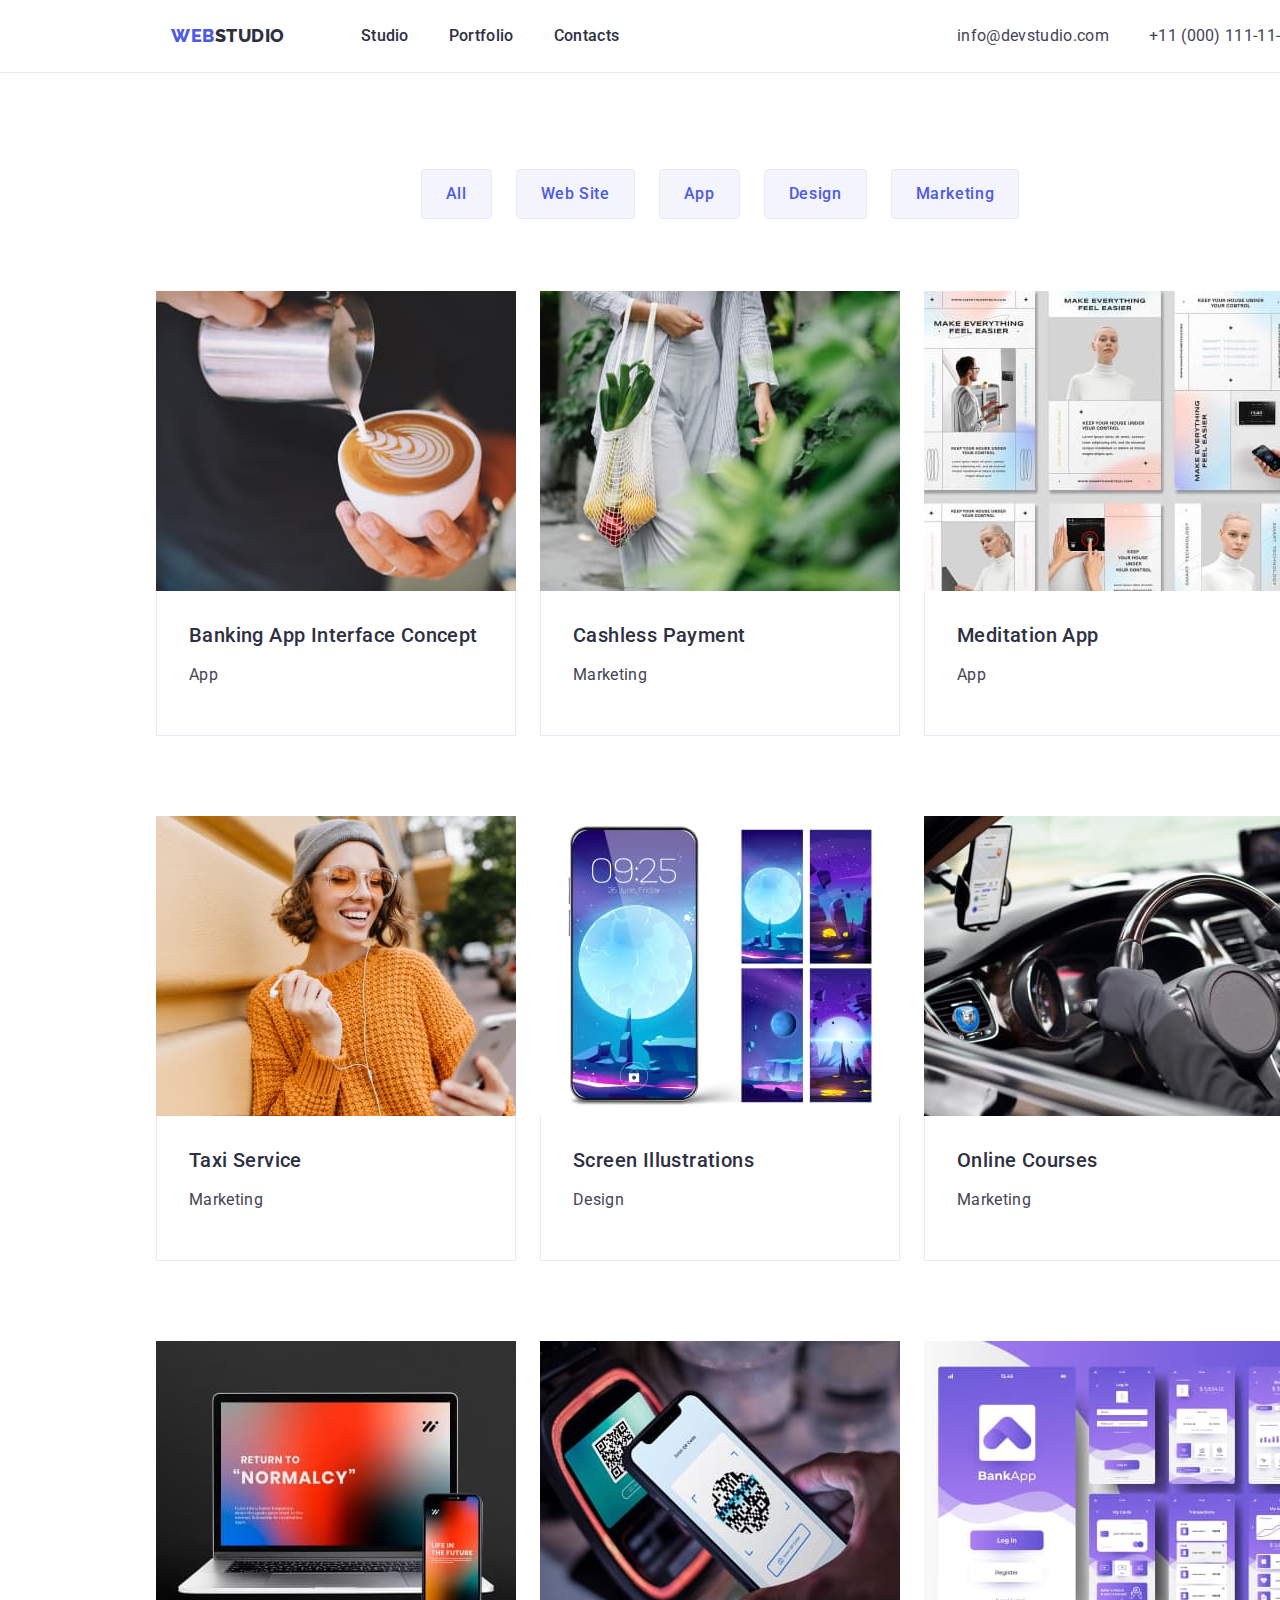
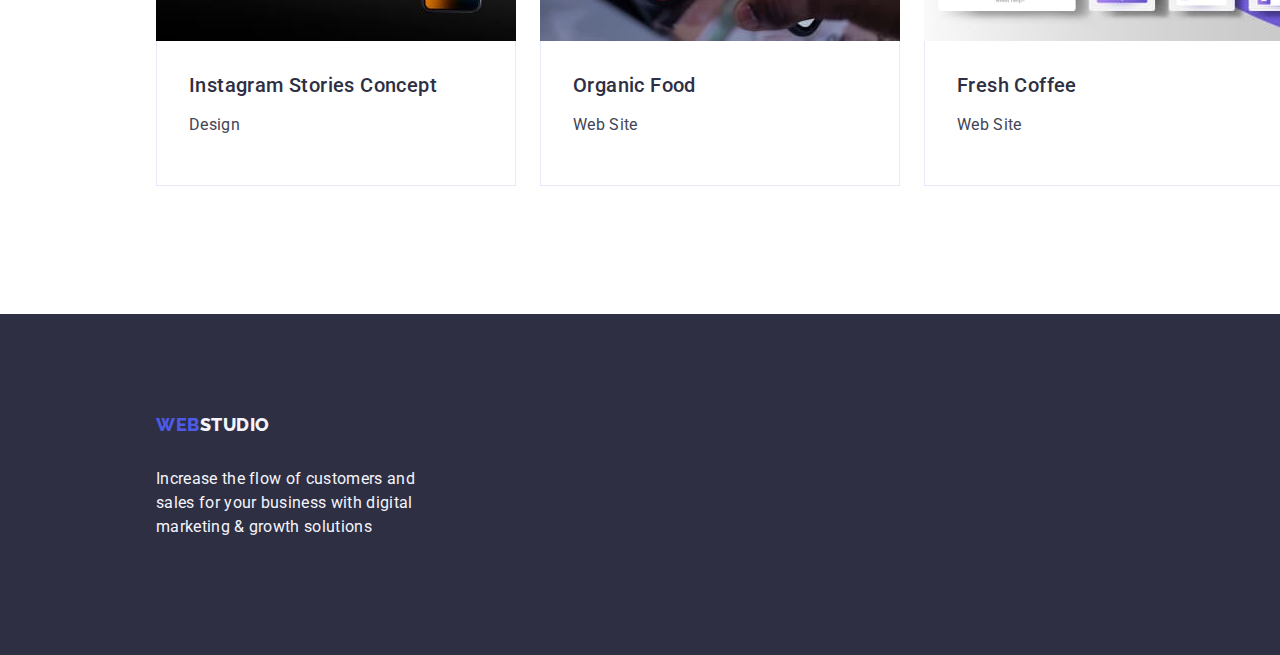
==== commit 31303327: "ss" ====
--- a/portfolio.html
+++ b/portfolio.html
@@ -4,7 +4,7 @@
     <meta charset="UTF-8" />
     <meta http-equiv="X-UA-Compatible" content="IE=edge" />
     <meta name="viewport" content="width=device-width, initial-scale=1.0" />
-    <title>Document</title>
+    <title>WebStudio Portfolio</title>
     <link rel="preconnect" href="https://fonts.gstatic.com" crossorigin />
     <link rel="preconnect" href="https://fonts.googleapis.com" />
     <link
--- a/css/styles.css
+++ b/css/styles.css
@@ -9,10 +9,7 @@
 ::after {
   box-sizing: inherit;
 }
-* {
-  padding: 0;
-  margin: 0;
-}
+
 :root {
   --primary-bg-color: #ffffff;
   --main-text-color: #434455;
@@ -43,6 +40,8 @@
 h4,
 h5,
 h6 {
+  margin: 0;
+  padding: 0;
   color: var(--main-title-color);
 }
 
@@ -60,6 +59,8 @@
   margin: 0 auto;
 }
 .list {
+  margin: 0;
+  padding:0;
   list-style: none;
 }
 
